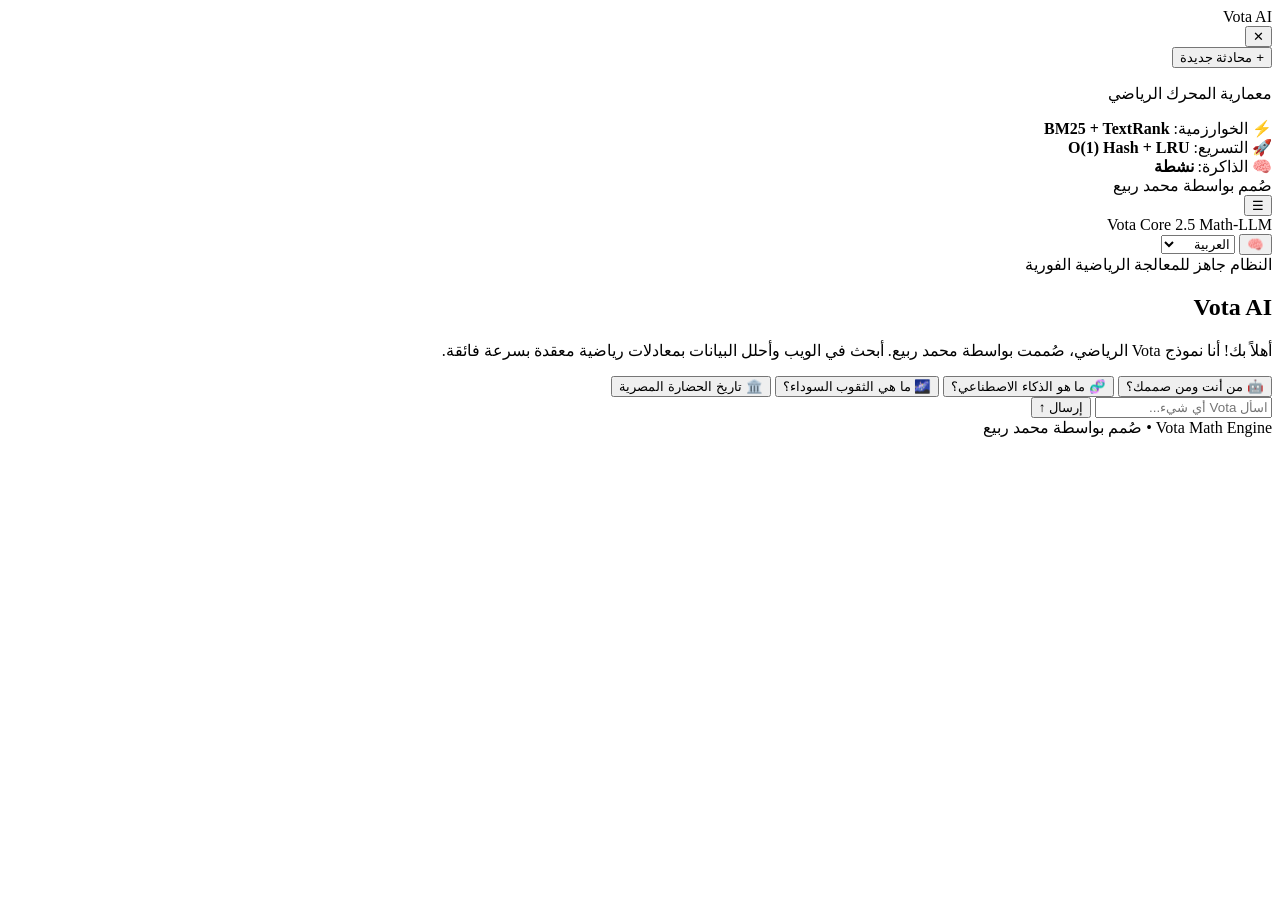
==== index.html @ 5028a50d "Add initial HTML structure for Vota AI application" ====
<!DOCTYPE html>
<html lang="ar" dir="rtl">
<head>
  <meta charset="UTF-8">
  <meta name="viewport" content="width=device-width, initial-scale=1.0">
  <title>Vota AI | نظام الذكاء الاصطناعي</title>
  <link rel="stylesheet" href="style.css">
</head>
<body>
  <div class="app-layout">
    <!-- القائمة الجانبية (Sidebar) -->
    <aside id="sidebar" class="sidebar">
      <div class="sidebar-header">
        <div class="brand-mini">
          <div class="vota-orb-mini"></div>
          <span>Vota AI</span>
        </div>
        <button id="close-sidebar-btn" class="mobile-only-btn" title="إغلاق القائمة">✕</button>
      </div>

      <button id="new-chat-btn" class="new-chat-btn">
        <span>+</span>
        <span id="new-chat-text">محادثة جديدة</span>
      </button>

      <div class="sidebar-section">
        <p class="section-label" id="engine-specs-title">معمارية المحرك الرياضي</p>
        <div class="spec-card">
          <div class="spec-item"><span>⚡ الخوارزمية:</span> <strong>BM25 + TextRank</strong></div>
          <div class="spec-item"><span>🚀 التسريع:</span> <strong>O(1) Hash + LRU</strong></div>
          <div class="spec-item"><span>🧠 الذاكرة:</span> <strong id="memory-status-label">نشطة</strong></div>
        </div>
      </div>

      <div class="sidebar-footer">
        <div class="dev-badge">
          <span class="dev-dot"></span>
          <span id="footer-text">صُمم بواسطة محمد ربيع</span>
        </div>
      </div>
    </aside>

    <!-- منطقة التطبيق الرئيسية -->
    <main class="main-workspace">
      <!-- الشريط العلوي -->
      <header class="top-bar">
        <div class="header-right">
          <button id="menu-toggle-btn" class="icon-btn" title="القائمة">☰</button>
          <div class="model-selector">
            <span class="model-name">Vota Core 2.5</span>
            <span class="model-tag">Math-LLM</span>
          </div>
        </div>

        <div class="header-left">
          <button id="memory-btn" class="icon-btn active" title="الذاكرة السياقية">🧠</button>
          <select id="language-select" aria-label="Language">
            <option value="ar">العربية</option>
            <option value="en">English</option>
            <option value="fr">Français</option>
          </select>
        </div>
      </header>

      <!-- شريط الحالة الحية -->
      <div id="status-bar" class="status-bar">
        <span class="status-indicator"></span>
        <span id="status-text">النظام جاهز للمعالجة الرياضية الفورية</span>
      </div>

      <!-- منطقة المحادثة واللوجو التفاعلي -->
      <div id="chat-box" class="chat-box">
        <!-- شاشة الترحيب واللوجو المتحرك التفاعلي -->
        <div id="hero-welcome" class="hero-welcome">
          <div id="vota-interactive-logo" class="vota-logo-stage" title="اضغط للتفاعل مع نواة Vota">
            <div class="ring ring-1"></div>
            <div class="ring ring-2"></div>
            <div class="ring ring-3"></div>
            <div class="plasma-core"></div>
          </div>
          <h2 class="hero-title">Vota AI</h2>
          <p id="welcome-msg" class="hero-subtitle">أهلاً بك! أنا نموذج Vota الرياضي، صُممت بواسطة محمد ربيع. أبحث في الويب وأحلل البيانات بمعادلات رياضية معقدة بسرعة فائقة.</p>

          <!-- بطاقات الاقتراحات الذكية -->
          <div id="suggestions" class="prompt-grid">
            <button class="prompt-card" data-key="who">
              <span class="card-icon">🤖</span>
              <span class="card-text">من أنت ومن صممك؟</span>
            </button>
            <button class="prompt-card" data-key="ai">
              <span class="card-icon">🧬</span>
              <span class="card-text">ما هو الذكاء الاصطناعي؟</span>
            </button>
            <button class="prompt-card" data-key="space">
              <span class="card-icon">🌌</span>
              <span class="card-text">ما هي الثقوب السوداء؟</span>
            </button>
            <button class="prompt-card" data-key="history">
              <span class="card-icon">🏛️</span>
              <span class="card-text">تاريخ الحضارة المصرية</span>
            </button>
          </div>
        </div>
      </div>

      <!-- صندوق الإدخال العائم (مثل ChatGPT) -->
      <div class="input-container">
        <div class="input-box">
          <input type="text" id="user-input" placeholder="اسأل Vota أي شيء..." autocomplete="off">
          <button id="send-btn" class="send-btn" title="إرسال">
            <span id="send-text">إرسال</span>
            <span class="send-arrow">↑</span>
          </button>
        </div>
        <div class="bottom-disclaimer" id="bottom-credit">Vota Math Engine • صُمم بواسطة محمد ربيع</div>
      </div>
    </main>
  </div>

  <script src="script.js"></script>
</body>
</html>
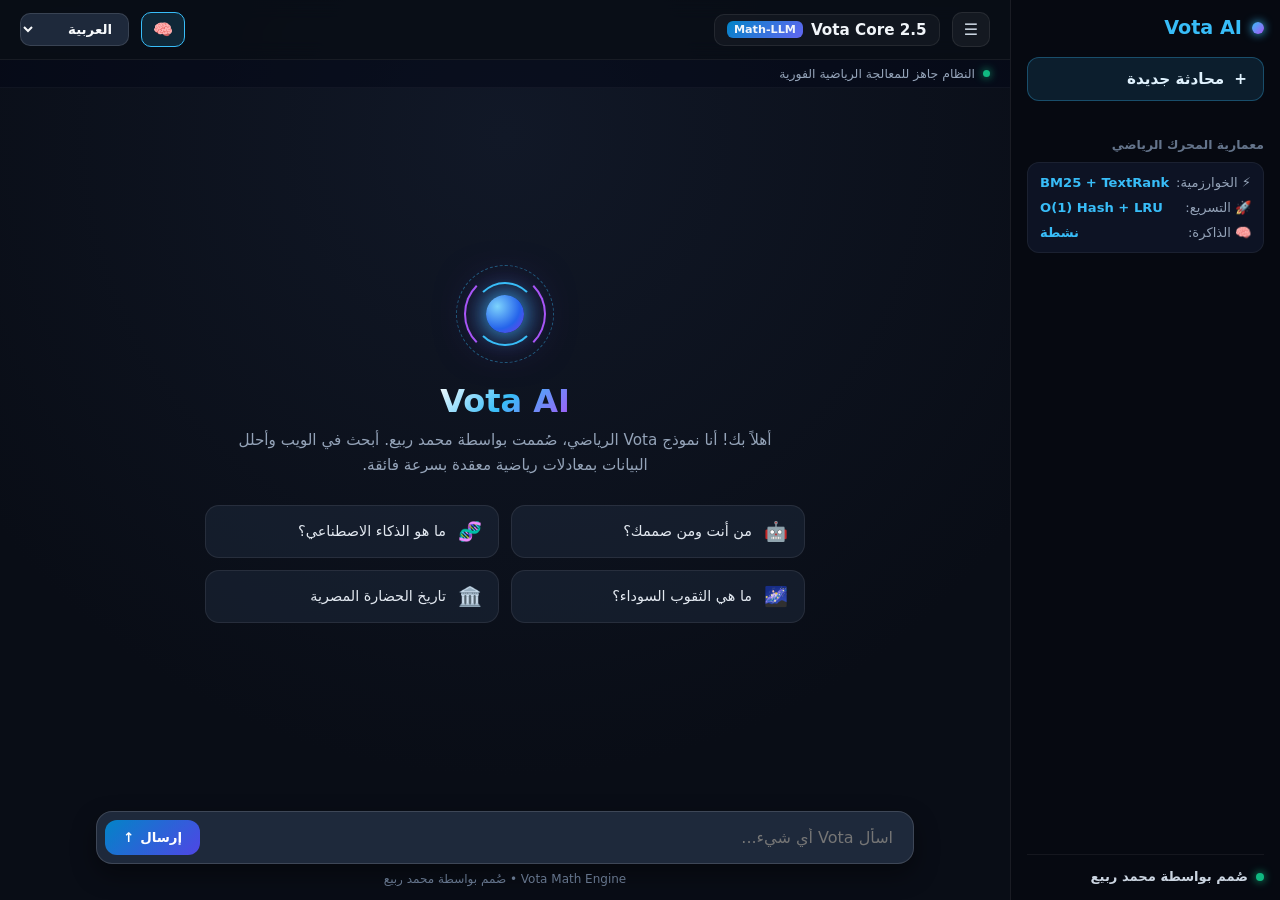
==== commit e67e2abd: "Rename index .html to index.html" ====
--- a/index.html
+++ b/index.html
@@ -103,7 +103,7 @@
         </div>
       </div>
 
-      <!-- صندوق الإدخال العائم (مثل ChatGPT) -->
+      <!-- صندوق الإدخال العائم -->
       <div class="input-container">
         <div class="input-box">
           <input type="text" id="user-input" placeholder="اسأل Vota أي شيء..." autocomplete="off">
--- a/style.css
+++ b/style.css
@@ -0,0 +1,555 @@
+* {
+  box-sizing: border-box;
+  font-family: system-ui, -apple-system, 'Segoe UI', Roboto, sans-serif;
+}
+
+body {
+  margin: 0;
+  background-color: #090d16;
+  color: #f1f5f9;
+  height: 100vh;
+  overflow: hidden;
+}
+
+.app-layout {
+  display: flex;
+  height: 100vh;
+  width: 100vw;
+}
+
+/* القائمة الجانبية (Sidebar) */
+.sidebar {
+  width: 270px;
+  background: #060911;
+  border-inline-end: 1px solid rgba(255, 255, 255, 0.08);
+  display: flex;
+  flex-direction: column;
+  padding: 16px;
+  transition: transform 0.3s ease;
+  z-index: 100;
+}
+
+.sidebar-header {
+  display: flex;
+  justify-content: space-between;
+  align-items: center;
+  margin-bottom: 18px;
+}
+
+.brand-mini {
+  display: flex;
+  align-items: center;
+  gap: 10px;
+  font-weight: 800;
+  font-size: 1.2rem;
+  color: #38bdf8;
+}
+
+.vota-orb-mini {
+  width: 12px;
+  height: 12px;
+  border-radius: 50%;
+  background: linear-gradient(135deg, #38bdf8, #a855f7);
+  box-shadow: 0 0 10px #38bdf8;
+}
+
+.mobile-only-btn {
+  display: none;
+  background: transparent;
+  border: none;
+  color: #94a3b8;
+  font-size: 1.2rem;
+  cursor: pointer;
+}
+
+.new-chat-btn {
+  width: 100%;
+  padding: 12px 16px;
+  background: rgba(56, 189, 248, 0.12);
+  border: 1px solid rgba(56, 189, 248, 0.3);
+  color: #e0f2fe;
+  border-radius: 12px;
+  font-size: 0.95rem;
+  font-weight: 600;
+  display: flex;
+  align-items: center;
+  gap: 10px;
+  cursor: pointer;
+  transition: 0.2s;
+}
+
+.new-chat-btn:hover {
+  background: rgba(56, 189, 248, 0.22);
+}
+
+.sidebar-section {
+  margin-top: 24px;
+  flex: 1;
+}
+
+.section-label {
+  font-size: 0.78rem;
+  color: #64748b;
+  margin-bottom: 10px;
+  font-weight: 700;
+}
+
+.spec-card {
+  background: rgba(15, 23, 42, 0.8);
+  border: 1px solid rgba(255, 255, 255, 0.06);
+  border-radius: 12px;
+  padding: 12px;
+  display: flex;
+  flex-direction: column;
+  gap: 10px;
+  font-size: 0.82rem;
+}
+
+.spec-item {
+  display: flex;
+  justify-content: space-between;
+  color: #94a3b8;
+}
+
+.spec-item strong {
+  color: #38bdf8;
+}
+
+.sidebar-footer {
+  padding-top: 14px;
+  border-top: 1px solid rgba(255, 255, 255, 0.06);
+}
+
+.dev-badge {
+  display: flex;
+  align-items: center;
+  gap: 8px;
+  font-size: 0.82rem;
+  color: #cbd5e1;
+  font-weight: 600;
+}
+
+.dev-dot {
+  width: 8px;
+  height: 8px;
+  border-radius: 50%;
+  background: #10b981;
+  box-shadow: 0 0 8px #10b981;
+}
+
+/* مساحة العمل الرئيسية والشريط العلوي */
+.main-workspace {
+  flex: 1;
+  display: flex;
+  flex-direction: column;
+  background: radial-gradient(circle at 50% 15%, #111827, #090d16 70%);
+  position: relative;
+}
+
+.top-bar {
+  padding: 12px 20px;
+  display: flex;
+  justify-content: space-between;
+  align-items: center;
+  border-bottom: 1px solid rgba(255, 255, 255, 0.06);
+  background: rgba(9, 13, 22, 0.85);
+  backdrop-filter: blur(10px);
+}
+
+.header-right, .header-left {
+  display: flex;
+  align-items: center;
+  gap: 12px;
+}
+
+.model-selector {
+  display: flex;
+  align-items: center;
+  gap: 8px;
+  background: rgba(255, 255, 255, 0.04);
+  padding: 6px 12px;
+  border-radius: 10px;
+  border: 1px solid rgba(255, 255, 255, 0.08);
+}
+
+.model-name {
+  font-weight: 700;
+  font-size: 0.95rem;
+}
+
+.model-tag {
+  background: linear-gradient(135deg, #0284c7, #6366f1);
+  font-size: 0.7rem;
+  padding: 2px 7px;
+  border-radius: 6px;
+  font-weight: 700;
+}
+
+.icon-btn {
+  background: rgba(255, 255, 255, 0.05);
+  border: 1px solid rgba(255, 255, 255, 0.08);
+  color: #cbd5e1;
+  padding: 7px 11px;
+  border-radius: 10px;
+  cursor: pointer;
+  font-size: 1rem;
+  transition: 0.2s;
+}
+
+.icon-btn:hover {
+  background: rgba(255, 255, 255, 0.12);
+}
+
+.icon-btn.active {
+  border-color: #38bdf8;
+  background: rgba(56, 189, 248, 0.15);
+  color: #38bdf8;
+}
+
+select {
+  padding: 7px 12px;
+  border-radius: 10px;
+  border: 1px solid rgba(255, 255, 255, 0.12);
+  background: #1e293b;
+  color: #f8fafc;
+  font-weight: 600;
+  cursor: pointer;
+  outline: none;
+}
+
+/* شريط الحالة الحية */
+.status-bar {
+  padding: 6px 20px;
+  background: rgba(2, 6, 23, 0.5);
+  font-size: 0.78rem;
+  color: #94a3b8;
+  display: flex;
+  align-items: center;
+  gap: 8px;
+  border-bottom: 1px solid rgba(255, 255, 255, 0.04);
+}
+
+.status-indicator {
+  width: 7px;
+  height: 7px;
+  border-radius: 50%;
+  background: #10b981;
+  box-shadow: 0 0 8px #10b981;
+}
+
+.status-bar.computing .status-indicator {
+  background: #f59e0b;
+  box-shadow: 0 0 10px #f59e0b;
+  animation: pulseFast 0.5s infinite alternate;
+}
+
+@keyframes pulseFast {
+  to { opacity: 0.2; transform: scale(1.3); }
+}
+/* منطقة المحادثة واللوجو المتحرك التفاعلي */
+.chat-box {
+  flex: 1;
+  overflow-y: auto;
+  padding: 24px 16px;
+  display: flex;
+  flex-direction: column;
+  gap: 18px;
+  max-width: 850px;
+  width: 100%;
+  margin: 0 auto;
+}
+
+.hero-welcome {
+  display: flex;
+  flex-direction: column;
+  align-items: center;
+  text-align: center;
+  margin: auto 0;
+  padding: 20px;
+  animation: fadeIn 0.5s ease;
+}
+
+@keyframes fadeIn {
+  from { opacity: 0; }
+  to { opacity: 1; }
+}
+
+.vota-logo-stage {
+  position: relative;
+  width: 100px;
+  height: 100px;
+  display: flex;
+  justify-content: center;
+  align-items: center;
+  margin-bottom: 18px;
+  cursor: pointer;
+  transition: transform 0.3s cubic-bezier(0.34, 1.56, 0.64, 1);
+}
+
+.vota-logo-stage:hover {
+  transform: scale(1.12);
+}
+
+.vota-logo-stage:active {
+  transform: scale(0.95);
+}
+
+.plasma-core {
+  width: 38px;
+  height: 38px;
+  border-radius: 50%;
+  background: radial-gradient(circle at 30% 30%, #7dd3fc, #2563eb 60%, #7c3aed);
+  box-shadow: 0 0 25px #38bdf8, 0 0 50px rgba(124, 58, 237, 0.6);
+  animation: coreBreathe 3s ease-in-out infinite;
+}
+
+.ring {
+  position: absolute;
+  border-radius: 50%;
+  border: 2px solid transparent;
+}
+
+.ring-1 {
+  width: 64px;
+  height: 64px;
+  border-top-color: #38bdf8;
+  border-bottom-color: #38bdf8;
+  animation: spinRight 4s linear infinite;
+}
+
+.ring-2 {
+  width: 82px;
+  height: 82px;
+  border-left-color: #a855f7;
+  border-right-color: #a855f7;
+  animation: spinLeft 6s linear infinite;
+}
+
+.ring-3 {
+  width: 98px;
+  height: 98px;
+  border: 1px dashed rgba(56, 189, 248, 0.4);
+  animation: spinRight 12s linear infinite;
+}
+
+.vota-logo-stage.active-boost .ring-1 { animation-duration: 0.8s; }
+.vota-logo-stage.active-boost .ring-2 { animation-duration: 1.1s; }
+.vota-logo-stage.active-boost .plasma-core {
+  background: radial-gradient(circle at 30% 30%, #fde047, #f59e0b 60%, #ec4899);
+  box-shadow: 0 0 35px #f59e0b;
+}
+
+@keyframes spinRight { to { transform: rotate(360deg); } }
+@keyframes spinLeft { to { transform: rotate(-360deg); } }
+@keyframes coreBreathe {
+  0%, 100% { transform: scale(1); }
+  50% { transform: scale(1.15); }
+}
+
+.hero-title {
+  font-size: 2rem;
+  font-weight: 900;
+  margin: 0 0 8px 0;
+  background: linear-gradient(135deg, #ffffff, #38bdf8, #a855f7);
+  -webkit-background-clip: text;
+  -webkit-text-fill-color: transparent;
+}
+
+.hero-subtitle {
+  max-width: 540px;
+  color: #94a3b8;
+  font-size: 0.95rem;
+  line-height: 1.6;
+  margin: 0 0 28px 0;
+}
+
+/* بطاقات الاقتراحات الذكية */
+.prompt-grid {
+  display: grid;
+  grid-template-columns: repeat(2, 1fr);
+  gap: 12px;
+  width: 100%;
+  max-width: 600px;
+}
+
+.prompt-card {
+  background: rgba(30, 41, 59, 0.55);
+  border: 1px solid rgba(255, 255, 255, 0.08);
+  border-radius: 14px;
+  padding: 14px 16px;
+  color: #e2e8f0;
+  display: flex;
+  align-items: center;
+  gap: 12px;
+  text-align: start;
+  cursor: pointer;
+  transition: all 0.2s ease;
+  font-size: 0.9rem;
+}
+
+.prompt-card:hover {
+  background: rgba(56, 189, 248, 0.12);
+  border-color: rgba(56, 189, 248, 0.4);
+  transform: translateY(-2px);
+}
+
+.card-icon {
+  font-size: 1.2rem;
+}
+
+/* فقاعات المحادثة وبطاقة الإحصائيات الرياضية */
+.message {
+  padding: 14px 18px;
+  border-radius: 18px;
+  max-width: 85%;
+  line-height: 1.7;
+  font-size: 0.96rem;
+  animation: slideUp 0.25s ease;
+}
+
+@keyframes slideUp {
+  from { opacity: 0; transform: translateY(10px); }
+  to { opacity: 1; transform: translateY(0); }
+}
+
+.user-msg {
+  background: linear-gradient(135deg, #2563eb, #4f46e5);
+  color: #ffffff;
+  align-self: flex-start;
+  border-bottom-right-radius: 4px;
+}
+
+.ai-msg {
+  background: rgba(30, 41, 59, 0.85);
+  border: 1px solid rgba(255, 255, 255, 0.08);
+  color: #f1f5f9;
+  align-self: flex-end;
+  border-bottom-left-radius: 4px;
+  width: 100%;
+}
+
+.msg-content {
+  white-space: pre-wrap;
+}
+
+.math-metrics {
+  margin-top: 12px;
+  padding-top: 10px;
+  border-top: 1px solid rgba(255, 255, 255, 0.08);
+  display: flex;
+  flex-wrap: wrap;
+  justify-content: space-between;
+  align-items: center;
+  gap: 8px;
+  font-size: 0.75rem;
+}
+
+.metric-tags {
+  display: flex;
+  gap: 6px;
+  flex-wrap: wrap;
+}
+
+.metric-tag {
+  background: rgba(15, 23, 42, 0.9);
+  padding: 3px 9px;
+  border-radius: 6px;
+  border: 1px solid rgba(56, 189, 248, 0.25);
+  color: #7dd3fc;
+}
+
+.copy-btn {
+  background: rgba(255, 255, 255, 0.08);
+  border: none;
+  color: #cbd5e1;
+  padding: 4px 10px;
+  border-radius: 6px;
+  cursor: pointer;
+  font-size: 0.75rem;
+}
+
+.copy-btn:hover {
+  background: rgba(56, 189, 248, 0.25);
+  color: #ffffff;
+}
+
+/* صندوق الإدخال العائم والتجاوب مع الموبايل */
+.input-container {
+  padding: 12px 16px 14px;
+  background: linear-gradient(to top, #090d16 80%, transparent);
+  max-width: 850px;
+  width: 100%;
+  margin: 0 auto;
+}
+
+.input-box {
+  display: flex;
+  align-items: center;
+  background: #1e293b;
+  border: 1px solid rgba(255, 255, 255, 0.14);
+  border-radius: 16px;
+  padding: 6px 8px;
+  box-shadow: 0 10px 25px rgba(0, 0, 0, 0.4);
+  transition: border-color 0.2s;
+}
+
+.input-box:focus-within {
+  border-color: #38bdf8;
+}
+
+.input-box input {
+  flex: 1;
+  background: transparent;
+  border: none;
+  color: #ffffff;
+  padding: 10px 12px;
+  font-size: 1rem;
+  outline: none;
+}
+
+.send-btn {
+  background: linear-gradient(135deg, #0284c7, #4f46e5);
+  color: white;
+  border: none;
+  padding: 10px 18px;
+  border-radius: 12px;
+  font-weight: 700;
+  cursor: pointer;
+  display: flex;
+  align-items: center;
+  gap: 6px;
+  transition: 0.2s;
+}
+
+.send-btn:hover {
+  opacity: 0.9;
+}
+
+.bottom-disclaimer {
+  text-align: center;
+  font-size: 0.75rem;
+  color: #64748b;
+  margin-top: 8px;
+}
+
+@media (max-width: 768px) {
+  .sidebar {
+    position: fixed;
+    top: 0;
+    bottom: 0;
+    inset-inline-start: 0;
+    transform: translateX(100%);
+  }
+  html[dir="ltr"] .sidebar {
+    transform: translateX(-100%);
+  }
+  .sidebar.open {
+    transform: translateX(0);
+  }
+  .mobile-only-btn {
+    display: block;
+  }
+  .prompt-grid {
+    grid-template-columns: 1fr;
+  }
+}
